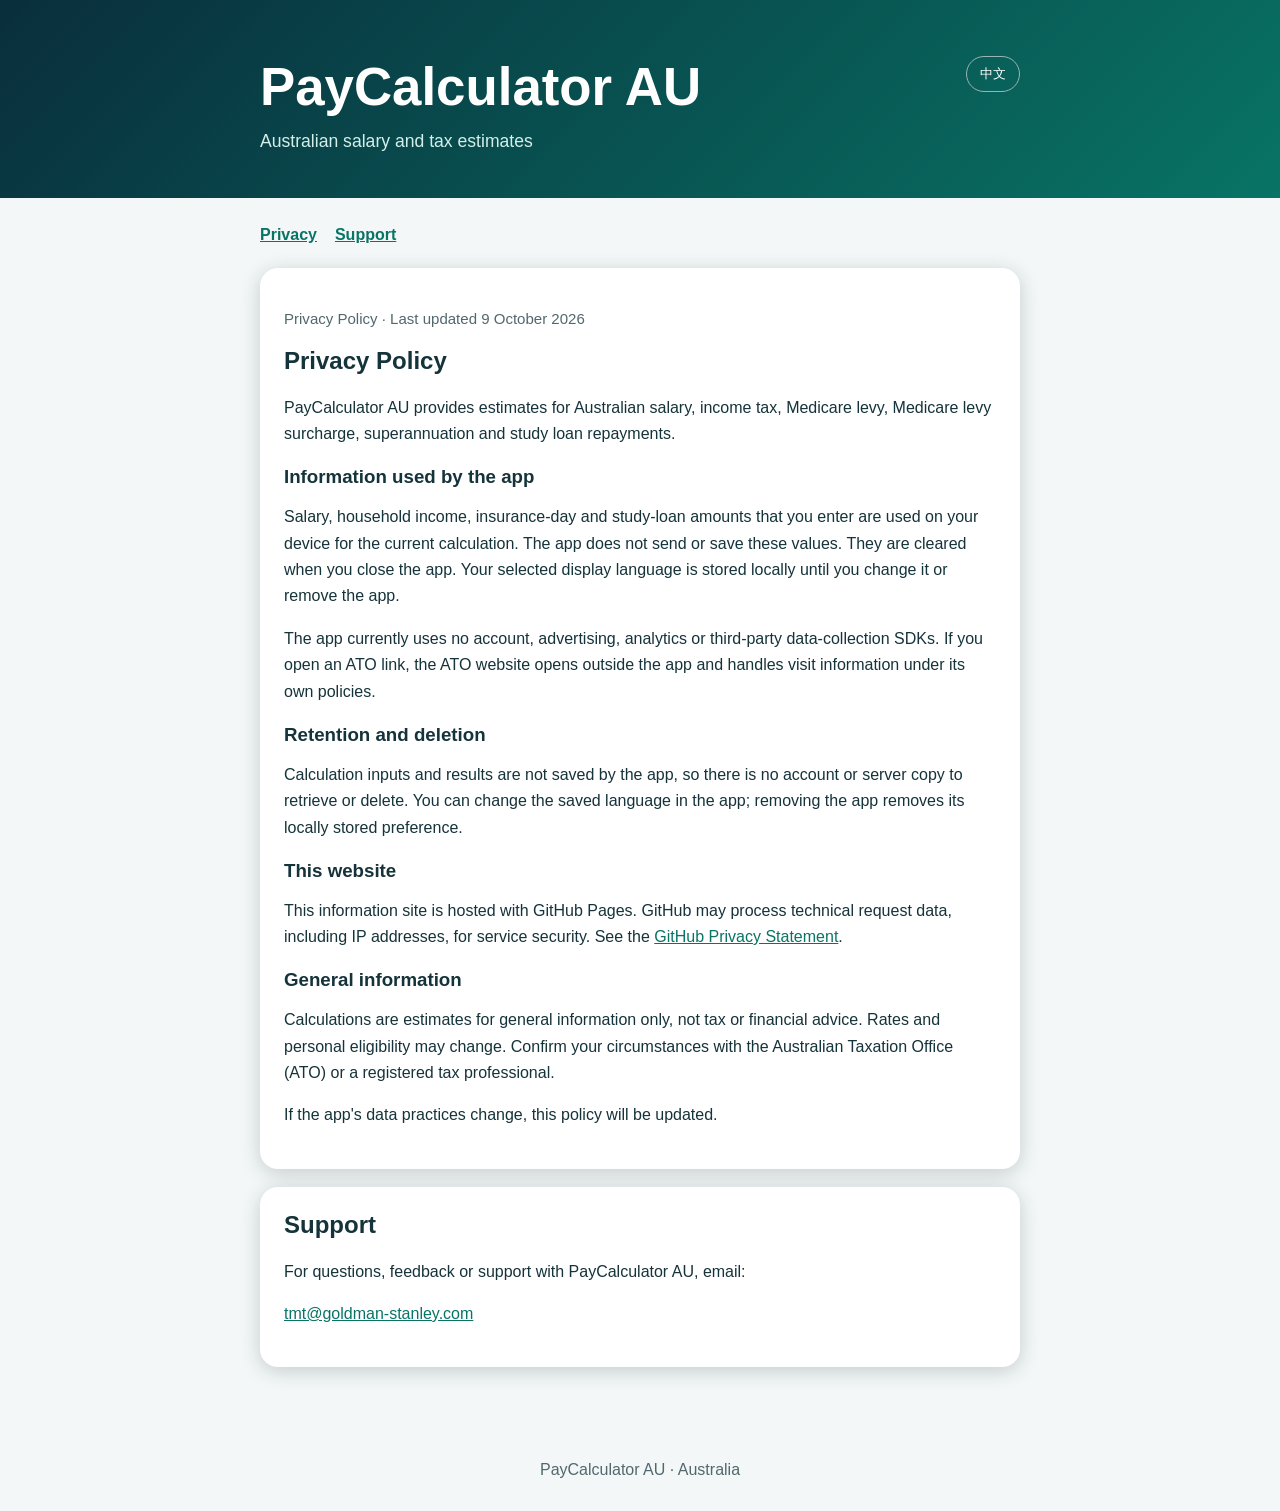
==== index.html @ 0805e3c7 "Add bilingual privacy and support site" ====
<!doctype html>
<html lang="en" data-language="en">
<head>
  <meta charset="utf-8">
  <meta name="viewport" content="width=device-width, initial-scale=1">
  <meta name="description" content="PayCalculator AU privacy and support information.">
  <title>PayCalculator AU — Privacy & Support</title>
  <style>
    :root { color-scheme: light dark; font-family: -apple-system, BlinkMacSystemFont, "Segoe UI", sans-serif; }
    body { margin: 0; background: #f3f7f7; color: #15333a; }
    header { padding: 56px 24px 42px; color: white; background: linear-gradient(135deg,#092e3c,#087465); }
    header, main { padding-left: max(24px, calc((100% - 760px) / 2)); padding-right: max(24px, calc((100% - 760px) / 2)); }
    h1 { margin: 0 0 10px; font-size: clamp(2rem, 6vw, 3.3rem); }
    header p { margin: 0; color: #d3efea; font-size: 1.1rem; }
    main { padding-top: 28px; padding-bottom: 56px; }
    nav { display: flex; gap: 18px; flex-wrap: wrap; margin-bottom: 24px; }
    a { color: #087465; }
    nav a { font-weight: 650; }
    .language { float: right; border: 1px solid #9ab4b2; border-radius: 999px; padding: 8px 13px; background: transparent; color: inherit; cursor: pointer; }
    section { margin: 18px 0; padding: 24px; border-radius: 18px; background: white; box-shadow: 0 4px 20px #1233  ; }
    h2 { margin-top: 0; }
    h3 { margin-bottom: 6px; }
    p, li { line-height: 1.65; }
    .muted { color: #52686d; font-size: .94rem; }
    footer { padding: 20px 24px 32px; text-align: center; color: #52686d; }
    body[data-language="en"] .zh, body[data-language="zh"] .en { display: none; }
    @media (prefers-color-scheme: dark) {
      body { background: #101c20; color: #e1efec; }
      section { background: #1b2b30; box-shadow: none; }
      a { color: #72d8b0; }
      .muted, footer { color: #aec4c2; }
    }
  </style>
</head>
<body data-language="en">
  <header>
    <button class="language" type="button" aria-label="Switch language" onclick="switchLanguage()">中文</button>
    <h1>PayCalculator AU</h1>
    <p class="en">Australian salary and tax estimates</p>
    <p class="zh">澳大利亚工资与税务估算</p>
  </header>
  <main>
    <nav aria-label="Site navigation">
      <a href="#privacy"><span class="en">Privacy</span><span class="zh">隐私政策</span></a>
      <a href="#support"><span class="en">Support</span><span class="zh">支持</span></a>
    </nav>
    <section id="privacy">
      <p class="muted en">Privacy Policy · Last updated 9 October 2026</p>
      <p class="muted zh">隐私政策 · 更新日期：2026年10月9日</p>
      <h2 class="en">Privacy Policy</h2>
      <h2 class="zh">隐私政策</h2>
      <p class="en">PayCalculator AU provides estimates for Australian salary, income tax, Medicare levy, Medicare levy surcharge, superannuation and study loan repayments.</p>
      <p class="zh">PayCalculator AU 用于估算澳大利亚工资、所得税、Medicare levy、Medicare levy surcharge、Super 和学习贷款还款。</p>

      <h3 class="en">Information used by the app</h3>
      <h3 class="zh">应用使用的信息</h3>
      <p class="en">Salary, household income, insurance-day and study-loan amounts that you enter are used on your device for the current calculation. The app does not send or save these values. They are cleared when you close the app. Your selected display language is stored locally until you change it or remove the app.</p>
      <p class="zh">你输入的工资、家庭收入、保险天数和学习贷款金额只在设备上用于当前计算。应用不会发送或保存这些数值；关闭应用后输入会清除。所选界面语言会保存在设备上，直到你更改语言或删除应用。</p>
      <p class="en">The app currently uses no account, advertising, analytics or third-party data-collection SDKs. If you open an ATO link, the ATO website opens outside the app and handles visit information under its own policies.</p>
      <p class="zh">应用目前不使用账户、广告、分析或第三方数据收集 SDK。若你打开 ATO 链接，ATO 网站会在应用外打开，并按其自身政策处理访问信息。</p>

      <h3 class="en">Retention and deletion</h3>
      <h3 class="zh">保存与删除</h3>
      <p class="en">Calculation inputs and results are not saved by the app, so there is no account or server copy to retrieve or delete. You can change the saved language in the app; removing the app removes its locally stored preference.</p>
      <p class="zh">应用不会保存计算输入或结果，因此没有可供调取或删除的账户数据或服务器副本。你可以在应用中更改已保存的语言；删除应用会移除本地保存的语言偏好。</p>

      <h3 class="en">This website</h3>
      <h3 class="zh">本网站</h3>
      <p class="en">This information site is hosted with GitHub Pages. GitHub may process technical request data, including IP addresses, for service security. See the <a href="https://docs.github.com/en/site-policy/privacy-policies/github-privacy-statement">GitHub Privacy Statement</a>.</p>
      <p class="zh">本信息网站由 GitHub Pages 托管。GitHub 可能为保障服务安全处理包括 IP 地址在内的技术访问数据。详情见 <a href="https://docs.github.com/en/site-policy/privacy-policies/github-privacy-statement">GitHub 隐私声明</a>。</p>

      <h3 class="en">General information</h3>
      <h3 class="zh">一般说明</h3>
      <p class="en">Calculations are estimates for general information only, not tax or financial advice. Rates and personal eligibility may change. Confirm your circumstances with the Australian Taxation Office (ATO) or a registered tax professional.</p>
      <p class="zh">计算结果仅供一般信息参考，不构成税务或财务建议。税率和个人资格可能变化，请向澳大利亚税务局（ATO）或注册税务专业人士核实。</p>
      <p class="en">If the app's data practices change, this policy will be updated.</p>
      <p class="zh">如果应用的数据处理方式发生变化，本政策会相应更新。</p>
    </section>

    <section id="support">
      <h2 class="en">Support</h2>
      <h2 class="zh">联系支持</h2>
      <p class="en">For questions, feedback or support with PayCalculator AU, email:</p>
      <p class="zh">如有关于 PayCalculator AU 的问题、意见或需要支持，请发送邮件至：</p>
      <p><a href="mailto:tmt@goldman-stanley.com">tmt@goldman-stanley.com</a></p>
    </section>
  </main>
  <footer>
    <span class="en">PayCalculator AU · Australia</span>
    <span class="zh">PayCalculator AU · 澳大利亚</span>
  </footer>
  <script>
    function switchLanguage() {
      const page = document.body;
      const next = page.dataset.language === "en" ? "zh" : "en";
      page.dataset.language = next;
      document.documentElement.lang = next;
      document.querySelector(".language").textContent = next === "en" ? "中文" : "English";
    }
  </script>
</body>
</html>
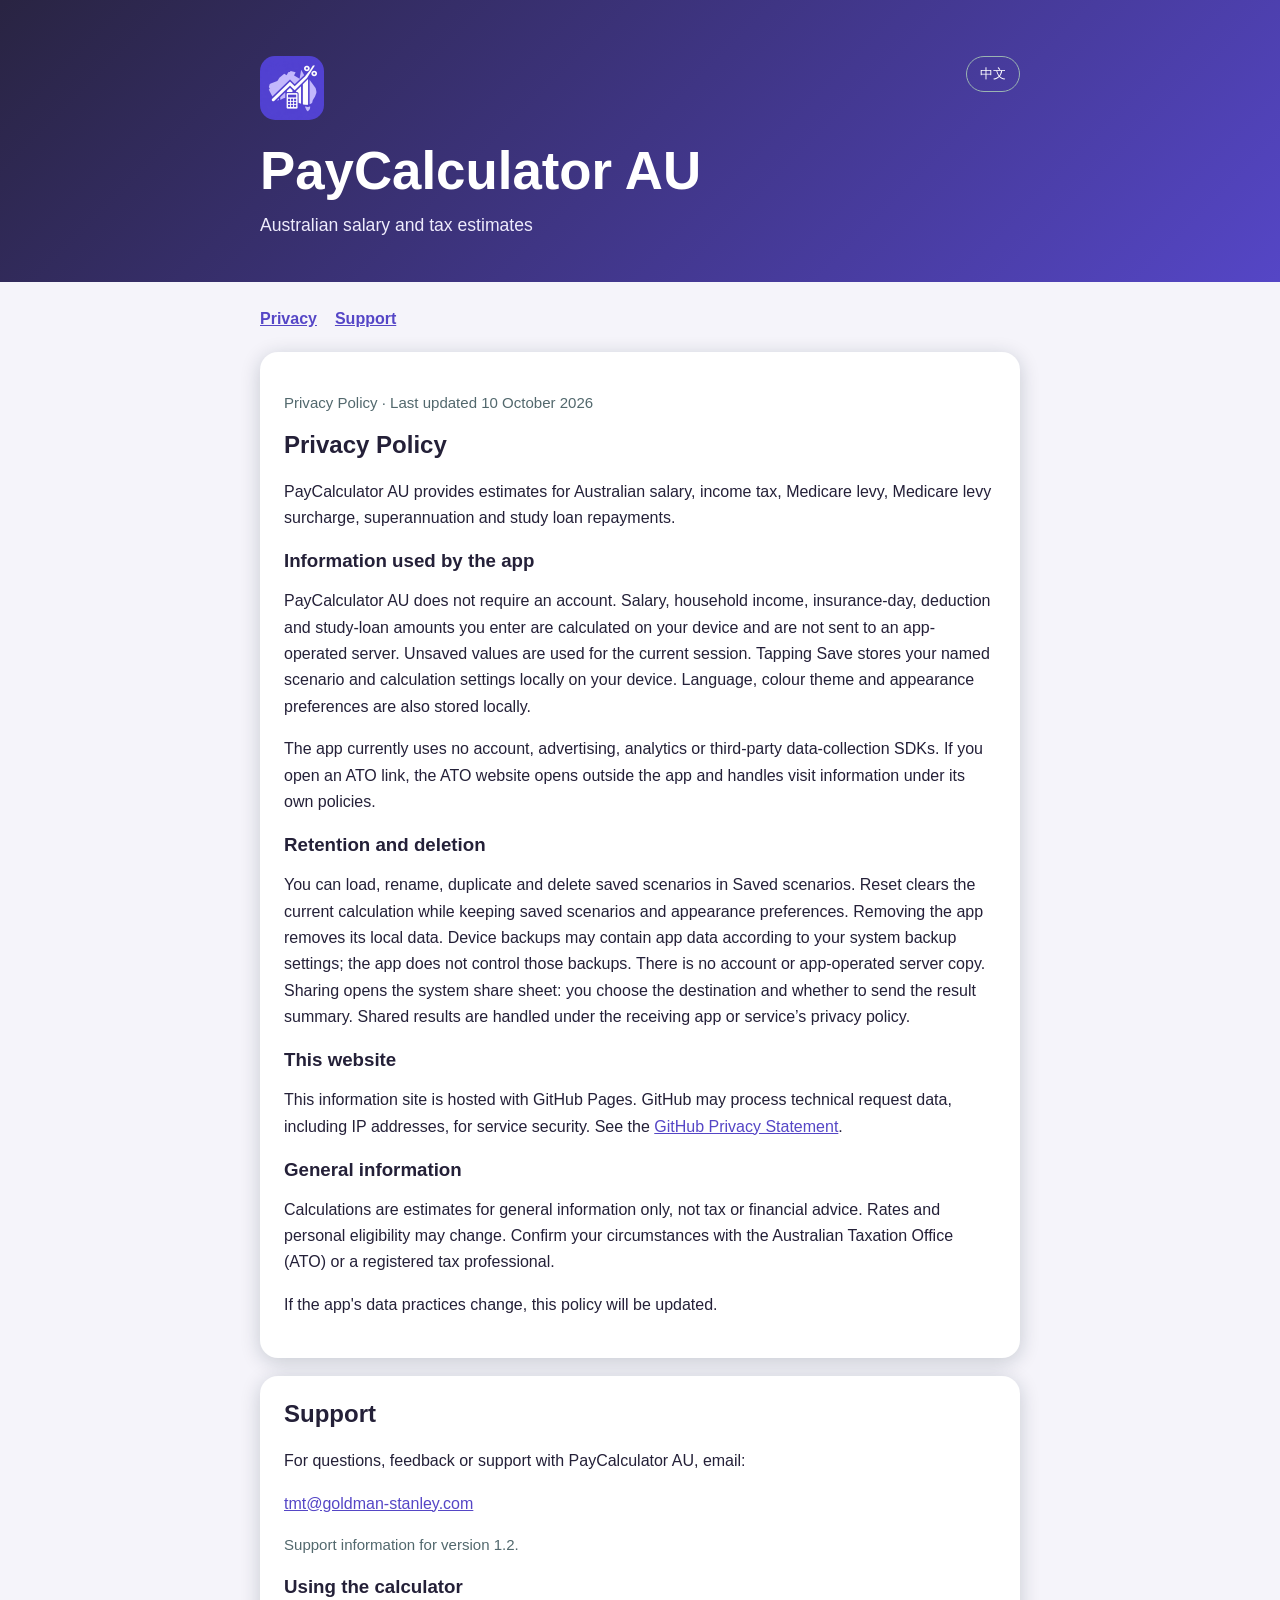
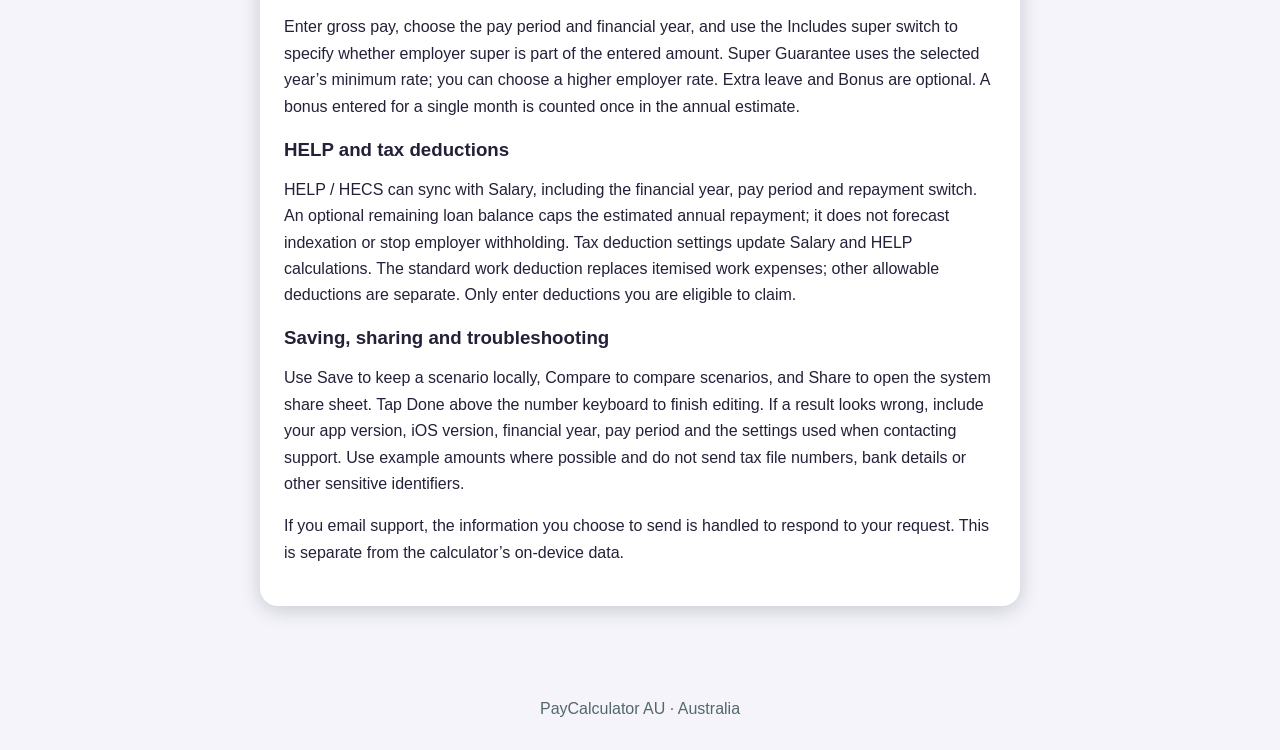
==== commit 266bab3e: "Update privacy and support for PayCalculator AU 1.2" ====
--- a/index.html
+++ b/index.html
@@ -4,17 +4,19 @@
   <meta charset="utf-8">
   <meta name="viewport" content="width=device-width, initial-scale=1">
   <meta name="description" content="PayCalculator AU privacy and support information.">
+  <link rel="icon" type="image/png" href="app-icon.png">
   <title>PayCalculator AU — Privacy & Support</title>
   <style>
     :root { color-scheme: light dark; font-family: -apple-system, BlinkMacSystemFont, "Segoe UI", sans-serif; }
-    body { margin: 0; background: #f3f7f7; color: #15333a; }
-    header { padding: 56px 24px 42px; color: white; background: linear-gradient(135deg,#092e3c,#087465); }
+    body { margin: 0; background: #F5F4FA; color: #242038; }
+    header { padding: 56px 24px 42px; color: white; background: linear-gradient(135deg,#292442,#5546C6); }
     header, main { padding-left: max(24px, calc((100% - 760px) / 2)); padding-right: max(24px, calc((100% - 760px) / 2)); }
+    .brand-icon { width: 64px; height: 64px; border-radius: 15px; display: block; margin-bottom: 20px; }
     h1 { margin: 0 0 10px; font-size: clamp(2rem, 6vw, 3.3rem); }
-    header p { margin: 0; color: #d3efea; font-size: 1.1rem; }
+    header p { margin: 0; color: #EEEBFC; font-size: 1.1rem; }
     main { padding-top: 28px; padding-bottom: 56px; }
     nav { display: flex; gap: 18px; flex-wrap: wrap; margin-bottom: 24px; }
-    a { color: #087465; }
+    a { color: #5546C6; }
     nav a { font-weight: 650; }
     .language { float: right; border: 1px solid #9ab4b2; border-radius: 999px; padding: 8px 13px; background: transparent; color: inherit; cursor: pointer; }
     section { margin: 18px 0; padding: 24px; border-radius: 18px; background: white; box-shadow: 0 4px 20px #1233  ; }
@@ -25,9 +27,9 @@
     footer { padding: 20px 24px 32px; text-align: center; color: #52686d; }
     body[data-language="en"] .zh, body[data-language="zh"] .en { display: none; }
     @media (prefers-color-scheme: dark) {
-      body { background: #101c20; color: #e1efec; }
-      section { background: #1b2b30; box-shadow: none; }
-      a { color: #72d8b0; }
+      body { background: #14131C; color: #e1efec; }
+      section { background: #292442; box-shadow: none; }
+      a { color: #B9B0FF; }
       .muted, footer { color: #aec4c2; }
     }
   </style>
@@ -35,6 +37,7 @@
 <body data-language="en">
   <header>
     <button class="language" type="button" aria-label="Switch language" onclick="switchLanguage()">中文</button>
+    <img class="brand-icon" src="app-icon.png" alt="" width="64" height="64">
     <h1>PayCalculator AU</h1>
     <p class="en">Australian salary and tax estimates</p>
     <p class="zh">澳大利亚工资与税务估算</p>
@@ -45,8 +48,8 @@
       <a href="#support"><span class="en">Support</span><span class="zh">支持</span></a>
     </nav>
     <section id="privacy">
-      <p class="muted en">Privacy Policy · Last updated 9 October 2026</p>
-      <p class="muted zh">隐私政策 · 更新日期：2026年10月9日</p>
+      <p class="muted en">Privacy Policy · Last updated 10 October 2026</p>
+      <p class="muted zh">隐私政策 · 更新日期：2026年10月10日</p>
       <h2 class="en">Privacy Policy</h2>
       <h2 class="zh">隐私政策</h2>
       <p class="en">PayCalculator AU provides estimates for Australian salary, income tax, Medicare levy, Medicare levy surcharge, superannuation and study loan repayments.</p>
@@ -54,15 +57,15 @@
 
       <h3 class="en">Information used by the app</h3>
       <h3 class="zh">应用使用的信息</h3>
-      <p class="en">Salary, household income, insurance-day and study-loan amounts that you enter are used on your device for the current calculation. The app does not send or save these values. They are cleared when you close the app. Your selected display language is stored locally until you change it or remove the app.</p>
-      <p class="zh">你输入的工资、家庭收入、保险天数和学习贷款金额只在设备上用于当前计算。应用不会发送或保存这些数值；关闭应用后输入会清除。所选界面语言会保存在设备上，直到你更改语言或删除应用。</p>
+      <p class="en">PayCalculator AU does not require an account. Salary, household income, insurance-day, deduction and study-loan amounts you enter are calculated on your device and are not sent to an app-operated server. Unsaved values are used for the current session. Tapping Save stores your named scenario and calculation settings locally on your device. Language, colour theme and appearance preferences are also stored locally.</p>
+      <p class="zh">PayCalculator AU 无需注册账户。你输入的工资、家庭收入、保险天数、税务扣除和助学贷款金额在设备上计算，不会发送到应用运营的服务器。未保存的输入仅用于当前会话。点击“保存”会把命名方案及计算设置保存在本机；语言、主题颜色和显示模式偏好也保存在本机。</p>
       <p class="en">The app currently uses no account, advertising, analytics or third-party data-collection SDKs. If you open an ATO link, the ATO website opens outside the app and handles visit information under its own policies.</p>
       <p class="zh">应用目前不使用账户、广告、分析或第三方数据收集 SDK。若你打开 ATO 链接，ATO 网站会在应用外打开，并按其自身政策处理访问信息。</p>
 
       <h3 class="en">Retention and deletion</h3>
       <h3 class="zh">保存与删除</h3>
-      <p class="en">Calculation inputs and results are not saved by the app, so there is no account or server copy to retrieve or delete. You can change the saved language in the app; removing the app removes its locally stored preference.</p>
-      <p class="zh">应用不会保存计算输入或结果，因此没有可供调取或删除的账户数据或服务器副本。你可以在应用中更改已保存的语言；删除应用会移除本地保存的语言偏好。</p>
+      <p class="en">You can load, rename, duplicate and delete saved scenarios in Saved scenarios. Reset clears the current calculation while keeping saved scenarios and appearance preferences. Removing the app removes its local data. Device backups may contain app data according to your system backup settings; the app does not control those backups. There is no account or app-operated server copy. Sharing opens the system share sheet: you choose the destination and whether to send the result summary. Shared results are handled under the receiving app or service’s privacy policy.</p>
+      <p class="zh">你可在“保存与比较”中加载、改名、复制及删除已保存方案。“重置计算”会清空当前计算，但保留已保存方案和外观偏好。删除应用会移除本机数据；系统设备备份可能包含应用数据，取决于系统备份设置，应用不控制这些备份。没有账户或应用运营的服务器副本。“分享”会打开系统分享面板，由你选择接收方及是否发送结果摘要；分享后的结果按接收应用或服务的隐私政策处理。</p>
 
       <h3 class="en">This website</h3>
       <h3 class="zh">本网站</h3>
@@ -83,6 +86,20 @@
       <p class="en">For questions, feedback or support with PayCalculator AU, email:</p>
       <p class="zh">如有关于 PayCalculator AU 的问题、意见或需要支持，请发送邮件至：</p>
       <p><a href="mailto:tmt@goldman-stanley.com">tmt@goldman-stanley.com</a></p>
+      <p class="muted en">Support information for version 1.2.</p>
+      <p class="muted zh">以下支持信息适用于 1.2 版本。</p>
+      <h3 class="en">Using the calculator</h3><h3 class="zh">使用计算器</h3>
+      <p class="en">Enter gross pay, choose the pay period and financial year, and use the Includes super switch to specify whether employer super is part of the entered amount. Super Guarantee uses the selected year’s minimum rate; you can choose a higher employer rate. Extra leave and Bonus are optional. A bonus entered for a single month is counted once in the annual estimate.</p>
+      <p class="zh">输入税前金额，选择工资周期和财年，并用“包含 Super”开关指定金额是否已包含雇主 Super。Super Guarantee 默认使用所选财年的最低比例，可调高至雇主实际比例。额外年假和奖金为可选项；选择某月一次性奖金时，全年仅计入一次。</p>
+      <h3 class="en">HELP and tax deductions</h3><h3 class="zh">HELP 与税务扣除</h3>
+      <p class="en">HELP / HECS can sync with Salary, including the financial year, pay period and repayment switch. An optional remaining loan balance caps the estimated annual repayment; it does not forecast indexation or stop employer withholding. Tax deduction settings update Salary and HELP calculations. The standard work deduction replaces itemised work expenses; other allowable deductions are separate. Only enter deductions you are eligible to claim.</p>
+      <p class="zh">HELP / HECS 可与工资页同步财年、工资周期和还款开关。可选的贷款余额用于限制年度还款估算，不预测贷款指数化，也不会自动停止雇主代扣。税务扣除设置会更新工资和 HELP 计算；标准工作费用扣除与逐项工作费用扣除二选一，其他合资格扣除单独填写。仅输入你符合申报资格的扣除。</p>
+      <h3 class="en">Saving, sharing and troubleshooting</h3><h3 class="zh">保存、分享与问题反馈</h3>
+      <p class="en">Use Save to keep a scenario locally, Compare to compare scenarios, and Share to open the system share sheet. Tap Done above the number keyboard to finish editing. If a result looks wrong, include your app version, iOS version, financial year, pay period and the settings used when contacting support. Use example amounts where possible and do not send tax file numbers, bank details or other sensitive identifiers.</p>
+      <p class="zh">点击“保存”将方案留在本机，“比较”用于比较方案，“分享”打开系统分享面板。点击数字键盘上方的“完成”结束输入。如结果异常，请联系支持并说明应用版本、iOS 版本、财年、工资周期和所用设置。尽量使用示例金额，请勿发送税号、银行资料或其他敏感身份信息。</p>
+      <p class="en">If you email support, the information you choose to send is handled to respond to your request. This is separate from the calculator’s on-device data.</p>
+      <p class="zh">如你发送支持邮件，你主动提供的信息会用于回复该请求；这与计算器保存在设备上的数据分开处理。</p>
+
     </section>
   </main>
   <footer>
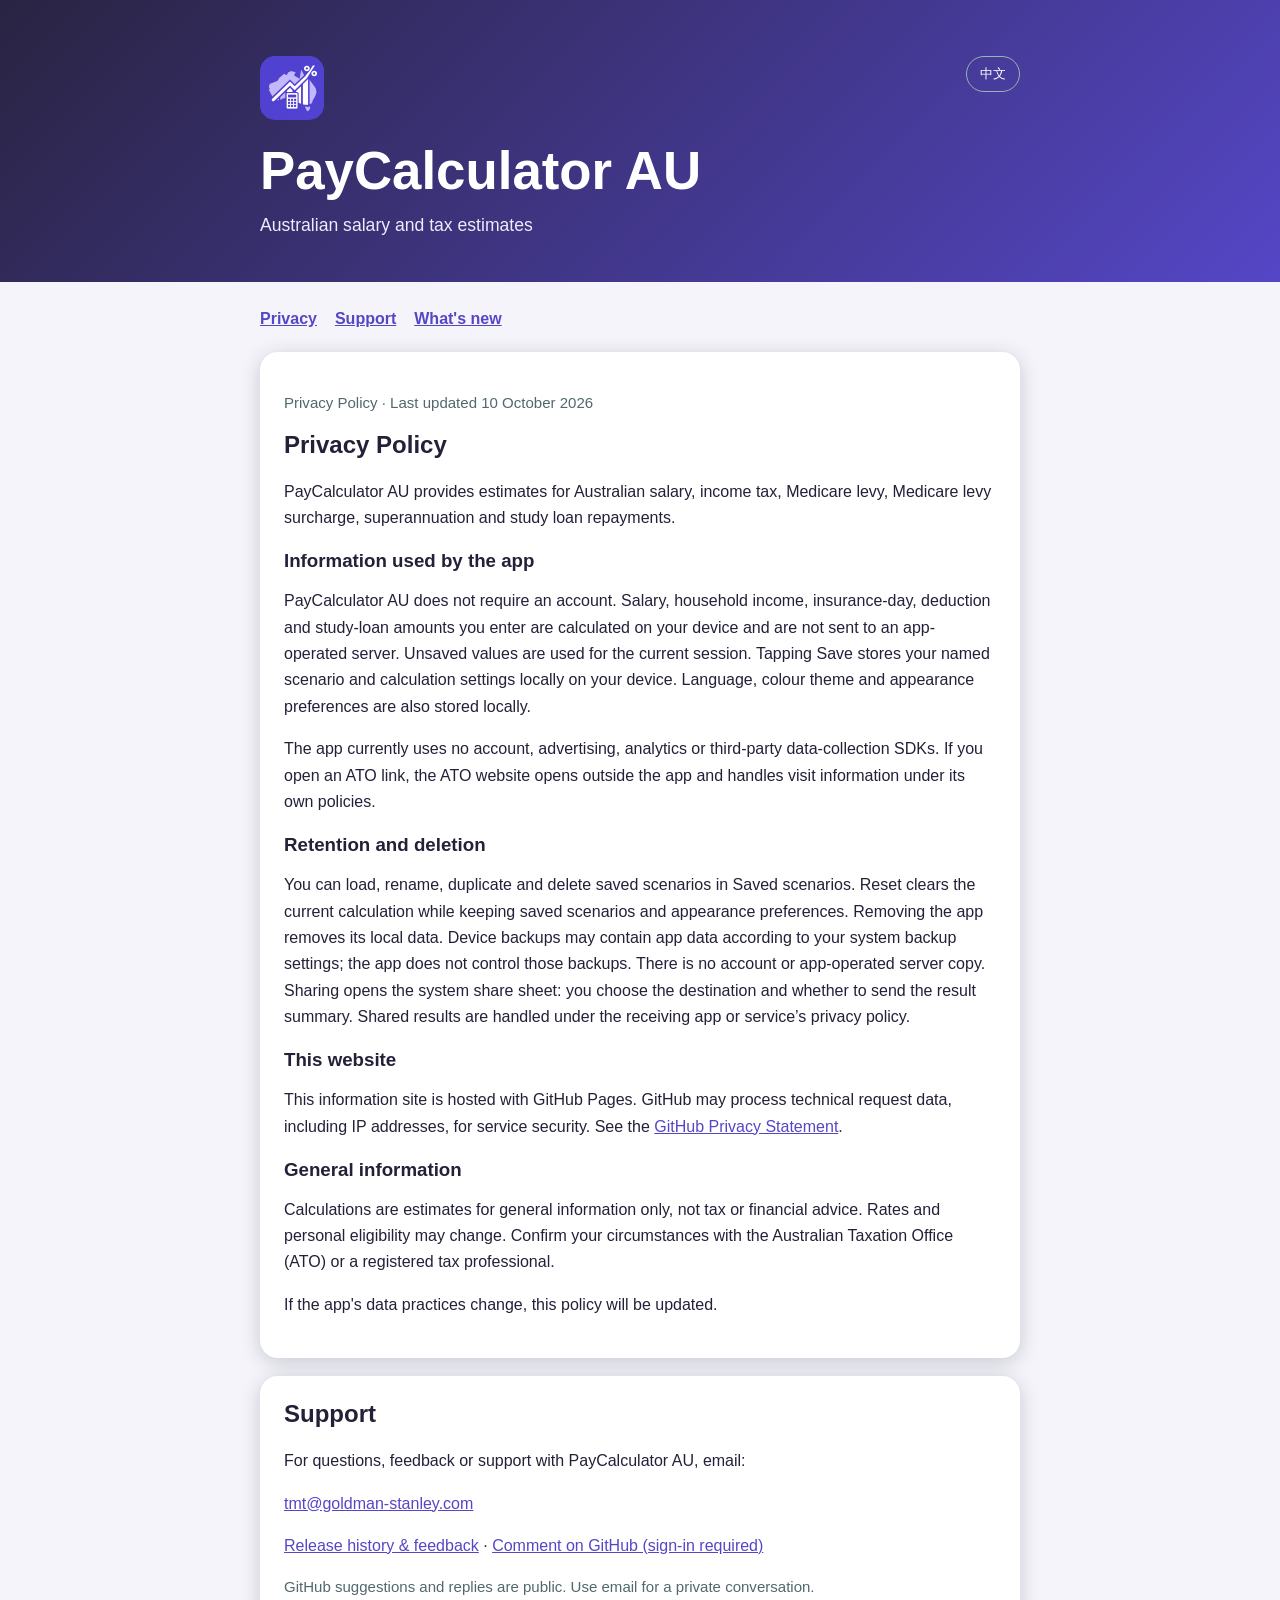
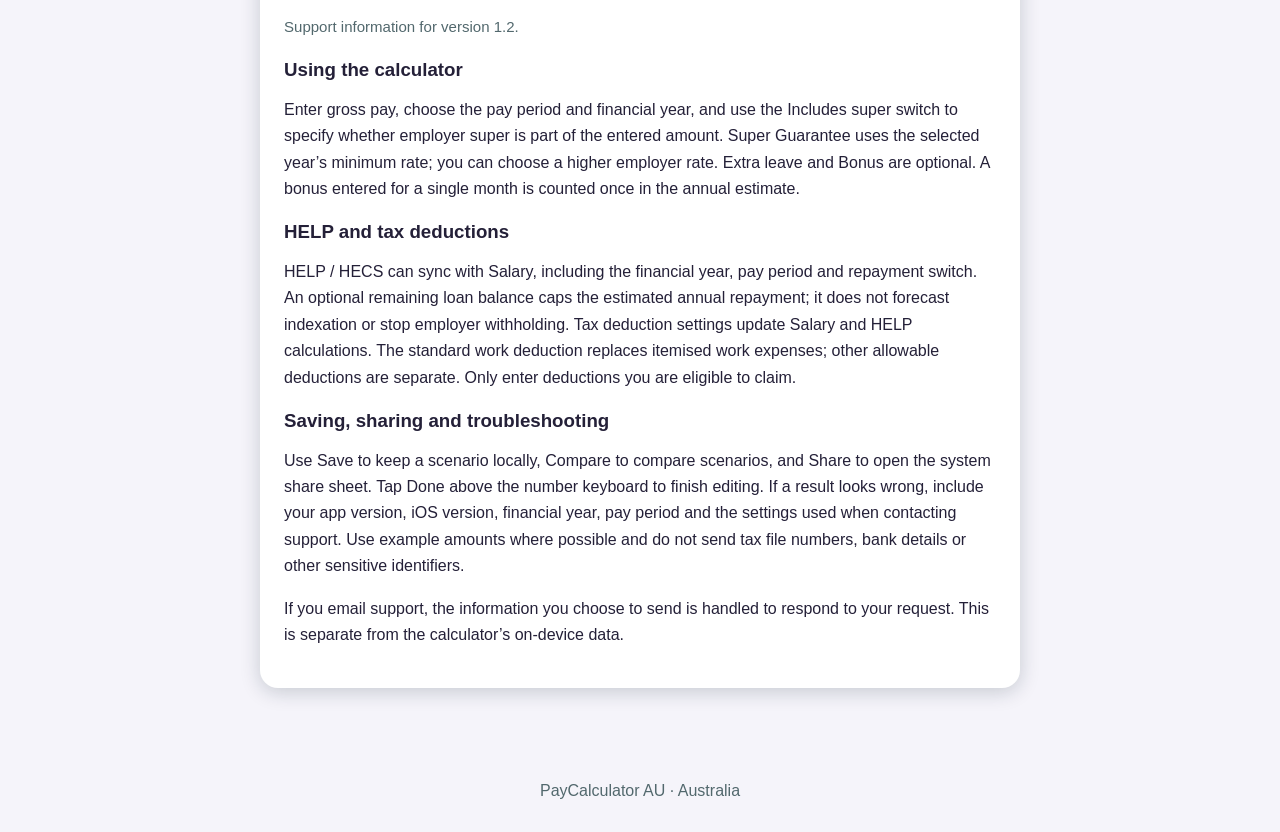
==== commit f4971f66: "Add bilingual release history and email/GitHub feedback" ====
--- a/index.html
+++ b/index.html
@@ -46,6 +46,7 @@
     <nav aria-label="Site navigation">
       <a href="#privacy"><span class="en">Privacy</span><span class="zh">隐私政策</span></a>
       <a href="#support"><span class="en">Support</span><span class="zh">支持</span></a>
+      <a id="changelog-link" href="changelog.html"><span class="en">What's new</span><span class="zh">更新日志</span></a>
     </nav>
     <section id="privacy">
       <p class="muted en">Privacy Policy · Last updated 10 October 2026</p>
@@ -86,6 +87,9 @@
       <p class="en">For questions, feedback or support with PayCalculator AU, email:</p>
       <p class="zh">如有关于 PayCalculator AU 的问题、意见或需要支持，请发送邮件至：</p>
       <p><a href="mailto:tmt@goldman-stanley.com">tmt@goldman-stanley.com</a></p>
+      <p><a href="changelog.html#feedback"><span class="en">Release history & feedback</span><span class="zh">更新日志与需求反馈</span></a> · <a href="https://github.com/goldman-stanley/paycalculator-au-pages/issues/new/choose"><span class="en">Comment on GitHub (sign-in required)</span><span class="zh">登录 GitHub 留言</span></a></p>
+      <p class="muted en">GitHub suggestions and replies are public. Use email for a private conversation.</p>
+      <p class="muted zh">GitHub 建议及回复公开可见；私下沟通请使用邮件。</p>
       <p class="muted en">Support information for version 1.2.</p>
       <p class="muted zh">以下支持信息适用于 1.2 版本。</p>
       <h3 class="en">Using the calculator</h3><h3 class="zh">使用计算器</h3>
@@ -112,6 +116,7 @@
       const next = page.dataset.language === "en" ? "zh" : "en";
       page.dataset.language = next;
       document.documentElement.lang = next;
+      document.getElementById("changelog-link").href = "changelog.html?lang=" + next;
       document.querySelector(".language").textContent = next === "en" ? "中文" : "English";
     }
   </script>
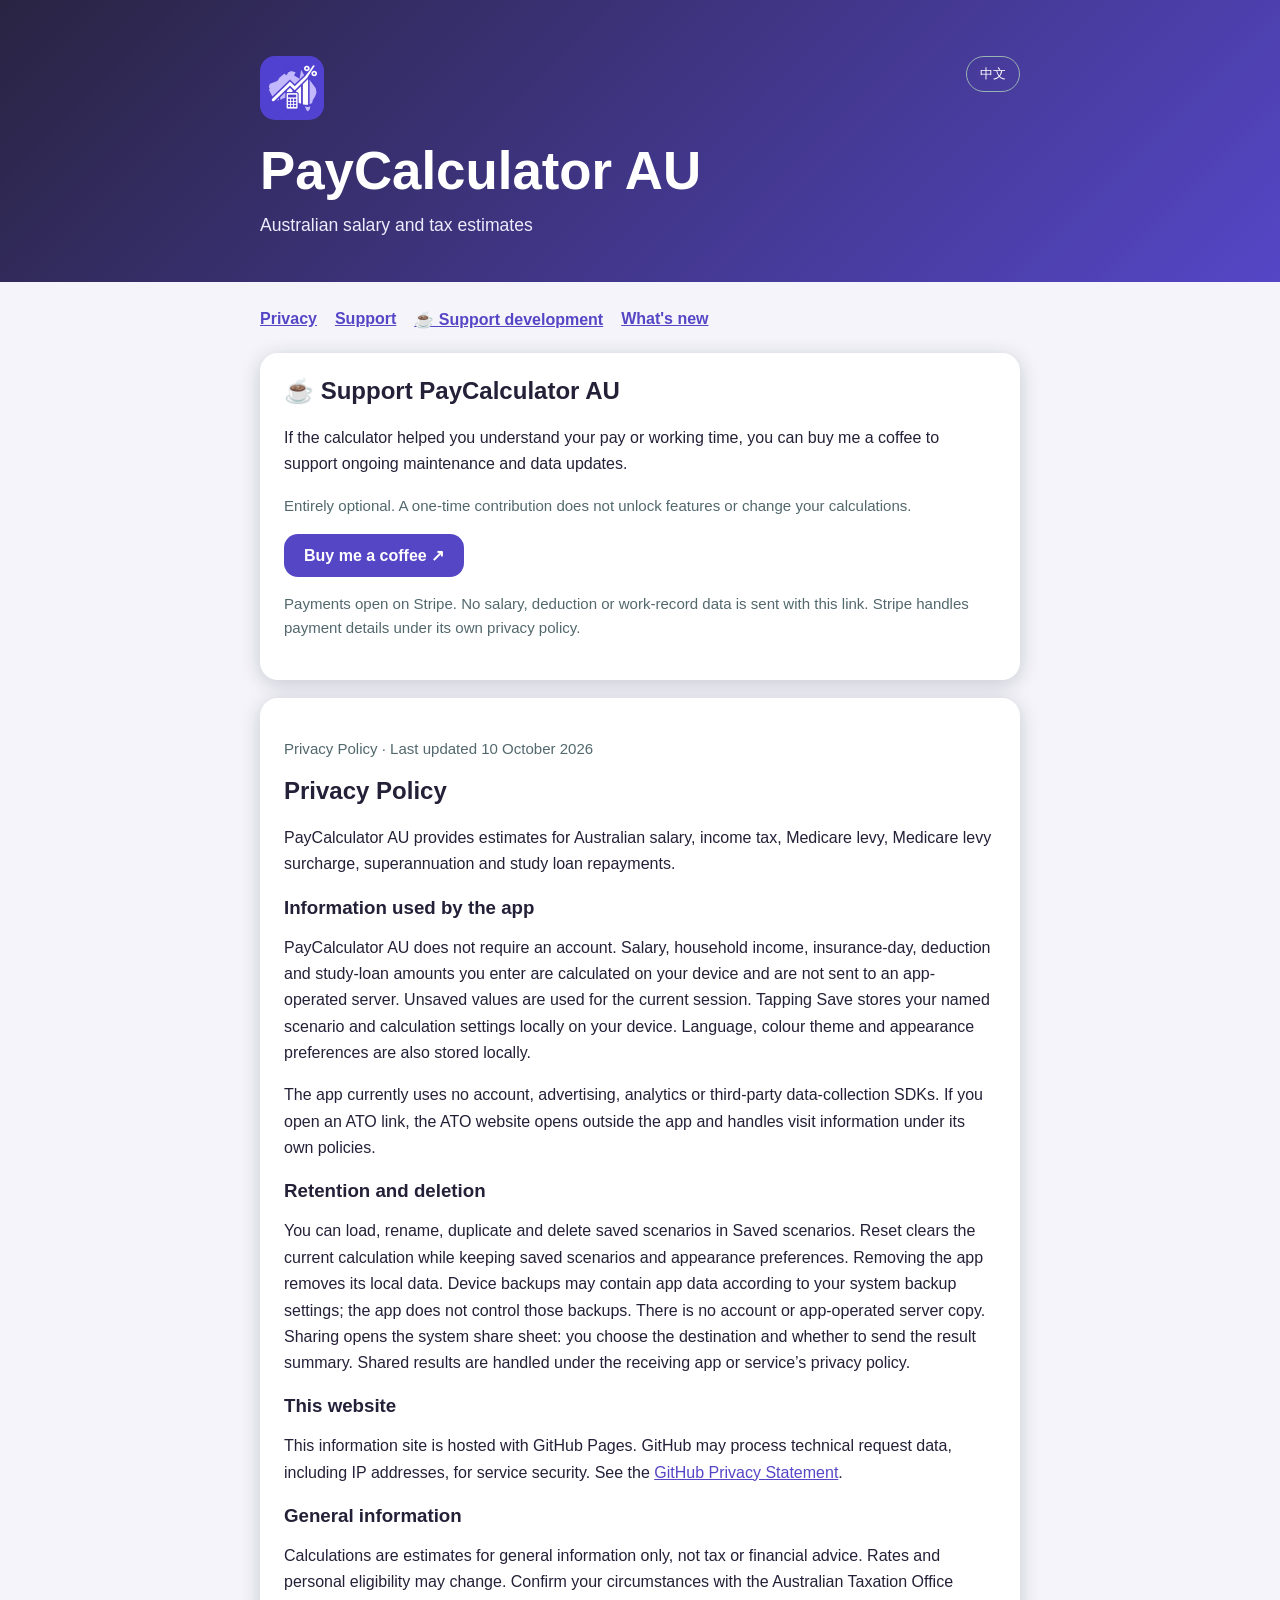
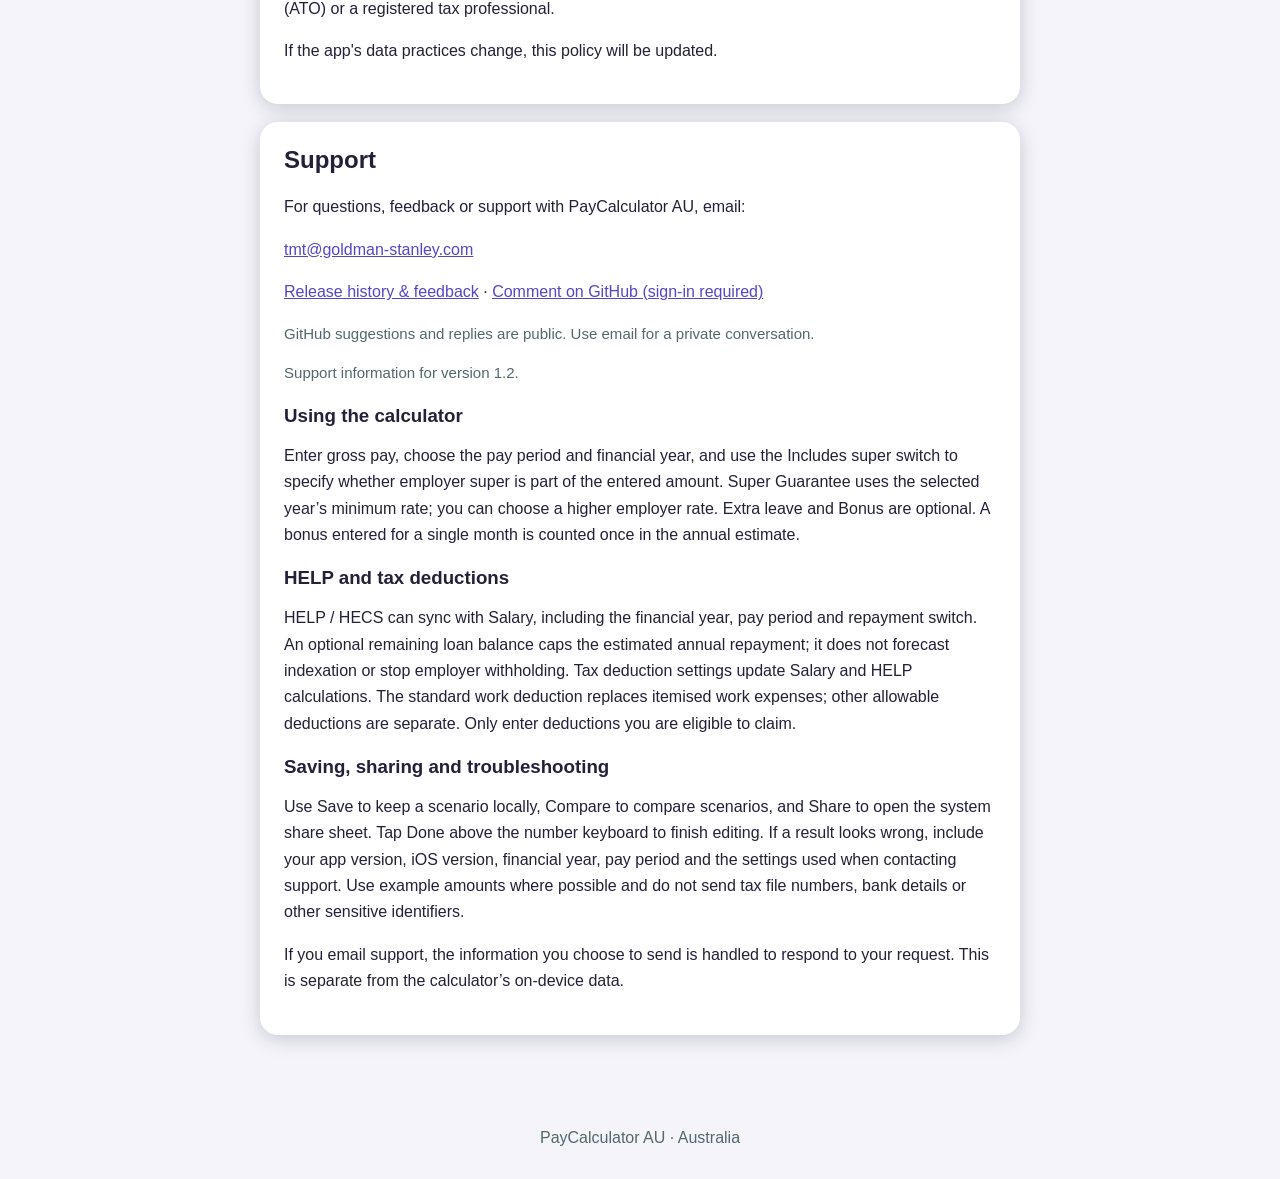
==== commit a18511d5: "Add optional Stripe support page" ====
--- a/index.html
+++ b/index.html
@@ -24,6 +24,9 @@
     h3 { margin-bottom: 6px; }
     p, li { line-height: 1.65; }
     .muted { color: #52686d; font-size: .94rem; }
+    .coffee-button { display: inline-flex; padding: 12px 20px; border-radius: 14px; background: #5546C6; color: white; font-weight: 650; text-decoration: none; }
+    .coffee-button[hidden] { display: none; }
+    .coffee-button:focus-visible { outline: 3px solid #B9B0FF; outline-offset: 3px; }
     footer { padding: 20px 24px 32px; text-align: center; color: #52686d; }
     body[data-language="en"] .zh, body[data-language="zh"] .en { display: none; }
     @media (prefers-color-scheme: dark) {
@@ -46,8 +49,21 @@
     <nav aria-label="Site navigation">
       <a href="#privacy"><span class="en">Privacy</span><span class="zh">隐私政策</span></a>
       <a href="#support"><span class="en">Support</span><span class="zh">支持</span></a>
+      <a href="#support-development"><span class="en">☕ Support development</span><span class="zh">☕ 支持开发</span></a>
       <a id="changelog-link" href="changelog.html"><span class="en">What's new</span><span class="zh">更新日志</span></a>
     </nav>
+    <section id="support-development">
+      <h2 class="en">☕ Support PayCalculator AU</h2>
+      <h2 class="zh">☕ 支持 PayCalculator AU</h2>
+      <p class="en">If the calculator helped you understand your pay or working time, you can buy me a coffee to support ongoing maintenance and data updates.</p>
+      <p class="zh">如果计算器帮你更清楚地了解工资或工作回报，可以请我喝杯咖啡，支持持续维护与数据更新。</p>
+      <p class="muted en">Entirely optional. A one-time contribution does not unlock features or change your calculations.</p>
+      <p class="muted zh">完全自愿，单次支持不会解锁功能，也不会改变计算结果。</p>
+      <a id="stripe-support" class="coffee-button" target="_blank" rel="noopener" hidden><span class="en">Buy me a coffee ↗</span><span class="zh">请我喝杯咖啡 ↗</span></a>
+      <p id="stripe-pending"><span class="en">Online support payments will be available once setup is complete.</span><span class="zh">在线支持入口将在收款设置完成后开放。</span></p>
+      <p class="muted en">Payments open on Stripe. No salary, deduction or work-record data is sent with this link. Stripe handles payment details under its own privacy policy.</p>
+      <p class="muted zh">付款将在 Stripe 页面完成；此链接不发送工资、扣除或工作记录。付款信息由 Stripe 按其隐私政策处理。</p>
+    </section>
     <section id="privacy">
       <p class="muted en">Privacy Policy · Last updated 10 October 2026</p>
       <p class="muted zh">隐私政策 · 更新日期：2026年10月10日</p>
@@ -111,6 +127,13 @@
     <span class="zh">PayCalculator AU · 澳大利亚</span>
   </footer>
   <script>
+    const STRIPE_SUPPORT_URL = "https://buy.stripe.com/00w00jcY30Mi6hkgGjbQY00";
+    if (/^https:\/\/(?:buy|donate)\.stripe\.com\//.test(STRIPE_SUPPORT_URL)) {
+      document.getElementById("stripe-support").href = STRIPE_SUPPORT_URL;
+      document.getElementById("stripe-support").hidden = false;
+      document.getElementById("stripe-pending").hidden = true;
+    }
+    if (new URLSearchParams(location.search).get("lang") === "zh") switchLanguage();
     function switchLanguage() {
       const page = document.body;
       const next = page.dataset.language === "en" ? "zh" : "en";
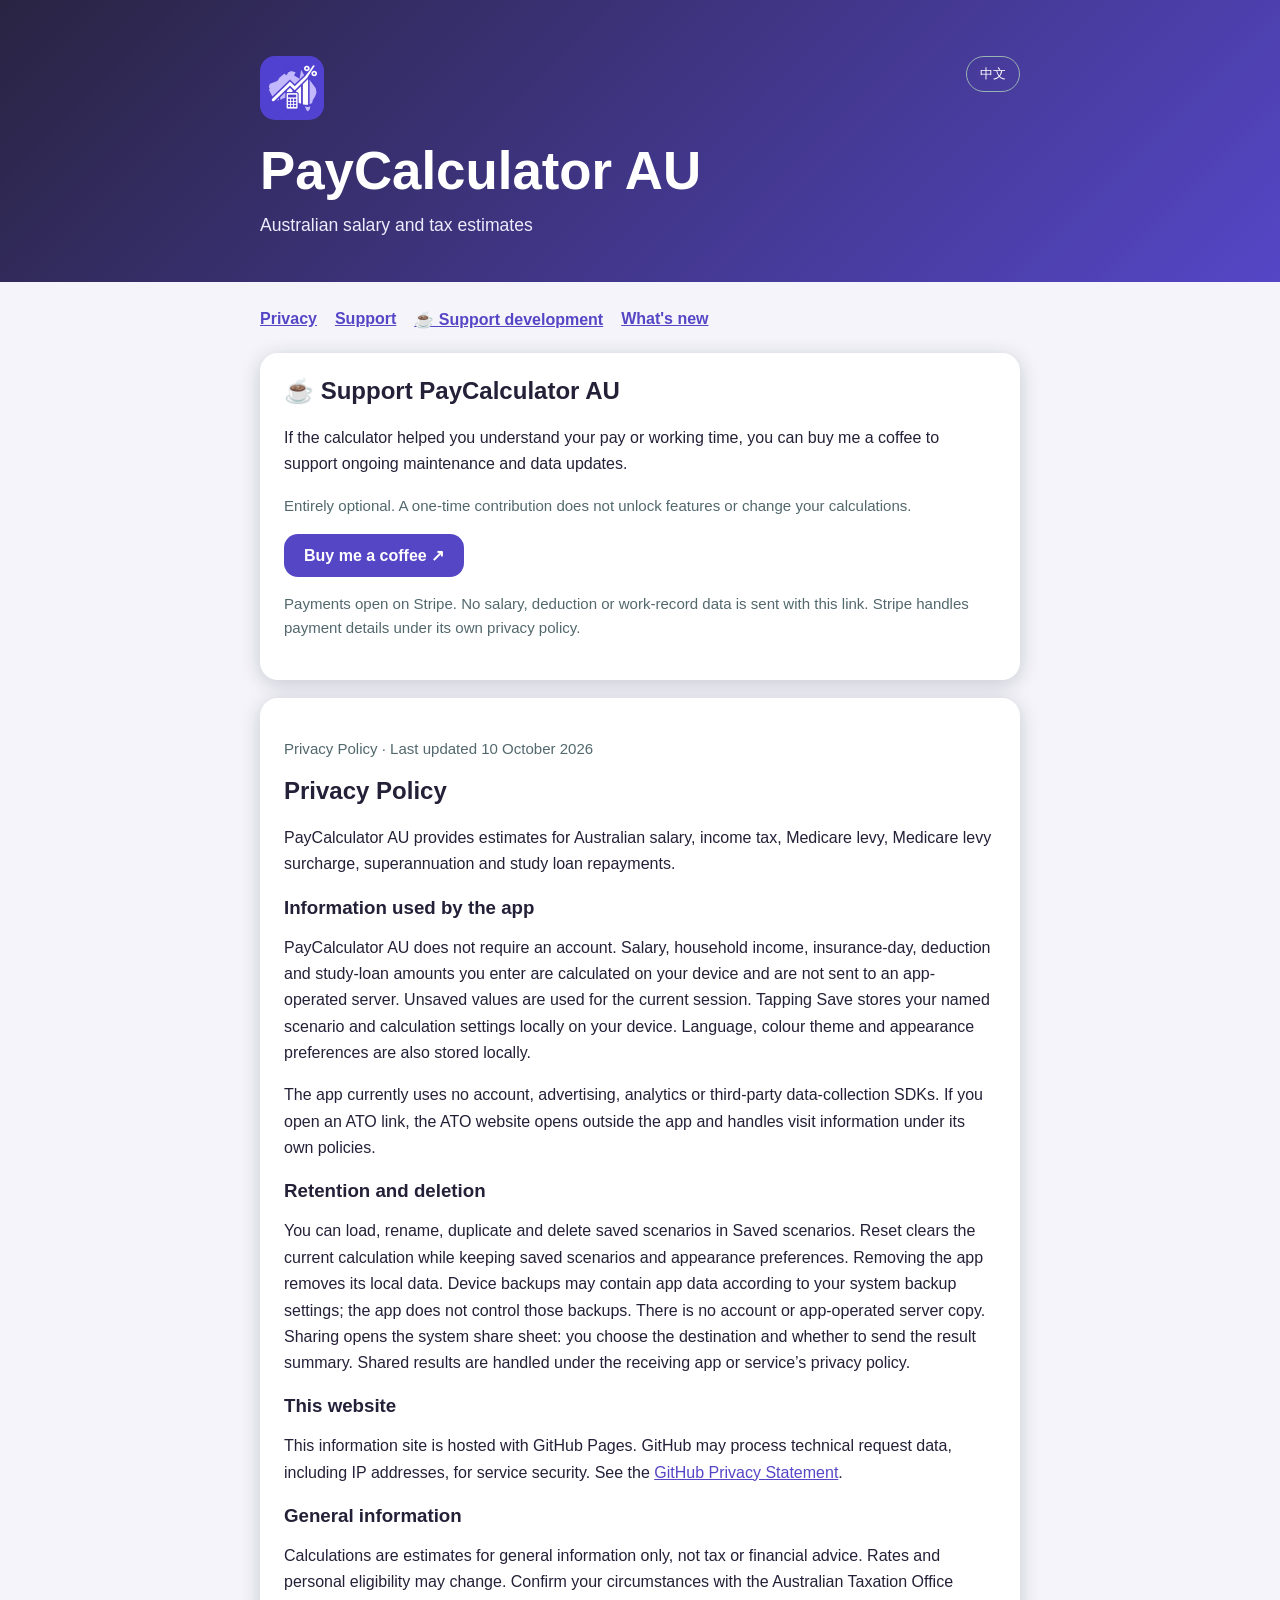
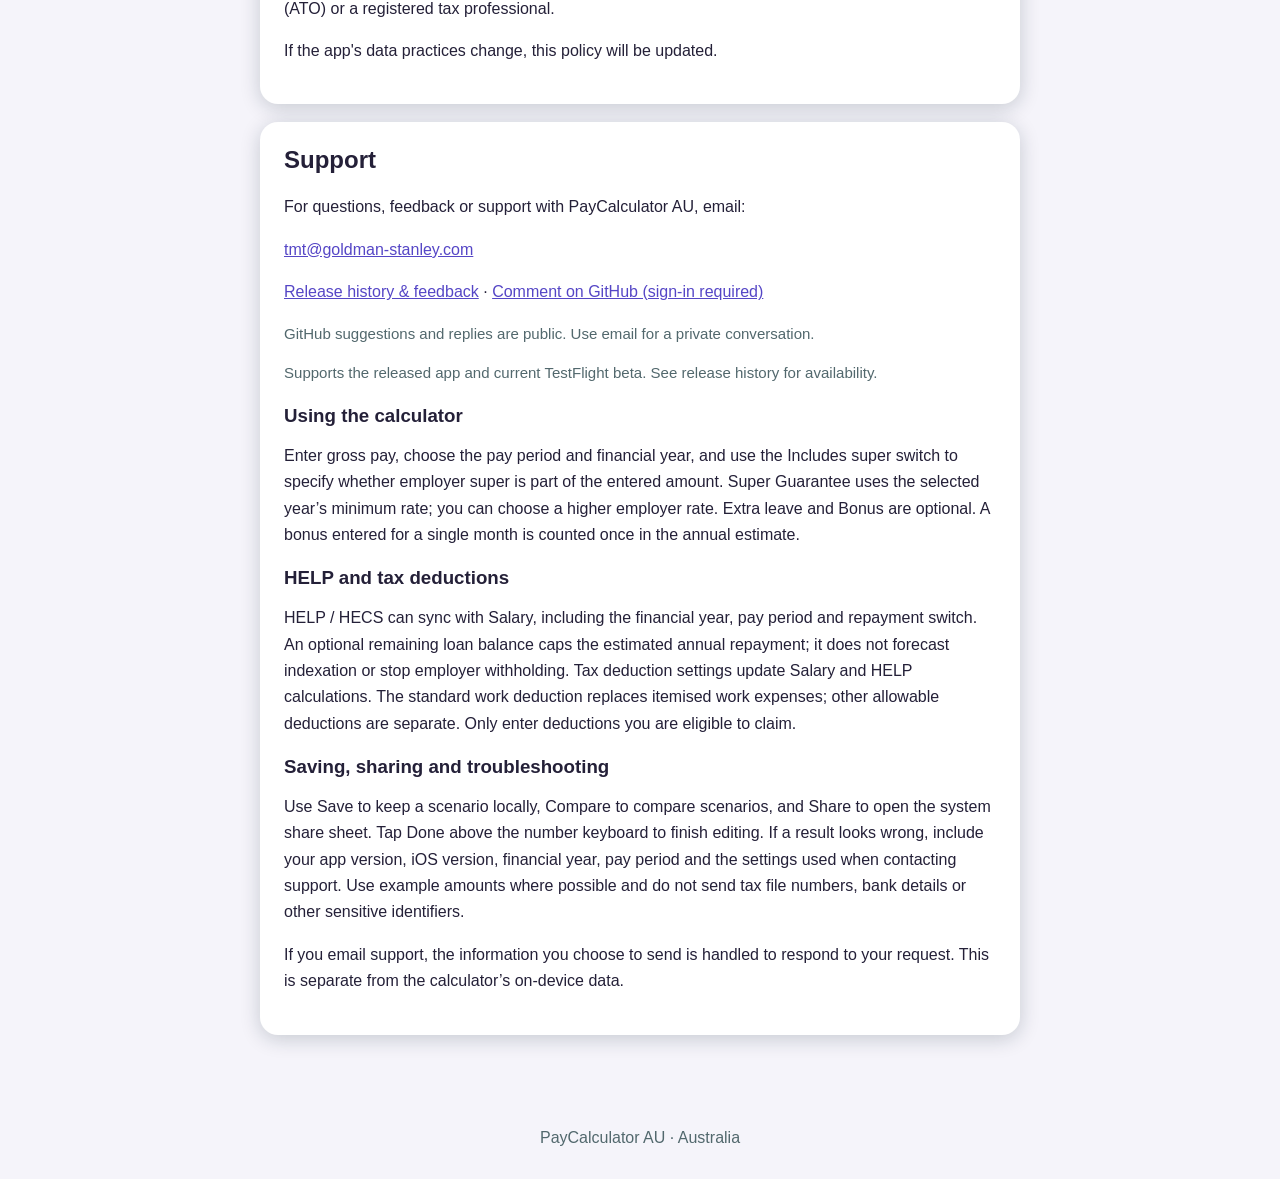
==== commit 26e4c67b: "Record 1.3.2 review and public beta release" ====
--- a/index.html
+++ b/index.html
@@ -106,8 +106,8 @@
       <p><a href="changelog.html#feedback"><span class="en">Release history & feedback</span><span class="zh">更新日志与需求反馈</span></a> · <a href="https://github.com/goldman-stanley/paycalculator-au-pages/issues/new/choose"><span class="en">Comment on GitHub (sign-in required)</span><span class="zh">登录 GitHub 留言</span></a></p>
       <p class="muted en">GitHub suggestions and replies are public. Use email for a private conversation.</p>
       <p class="muted zh">GitHub 建议及回复公开可见；私下沟通请使用邮件。</p>
-      <p class="muted en">Support information for version 1.2.</p>
-      <p class="muted zh">以下支持信息适用于 1.2 版本。</p>
+      <p class="muted en">Supports the released app and current TestFlight beta. See release history for availability.</p>
+      <p class="muted zh">适用于正式应用及当前 TestFlight 测试版；各版本分发状态见更新日志。</p>
       <h3 class="en">Using the calculator</h3><h3 class="zh">使用计算器</h3>
       <p class="en">Enter gross pay, choose the pay period and financial year, and use the Includes super switch to specify whether employer super is part of the entered amount. Super Guarantee uses the selected year’s minimum rate; you can choose a higher employer rate. Extra leave and Bonus are optional. A bonus entered for a single month is counted once in the annual estimate.</p>
       <p class="zh">输入税前金额，选择工资周期和财年，并用“包含 Super”开关指定金额是否已包含雇主 Super。Super Guarantee 默认使用所选财年的最低比例，可调高至雇主实际比例。额外年假和奖金为可选项；选择某月一次性奖金时，全年仅计入一次。</p>
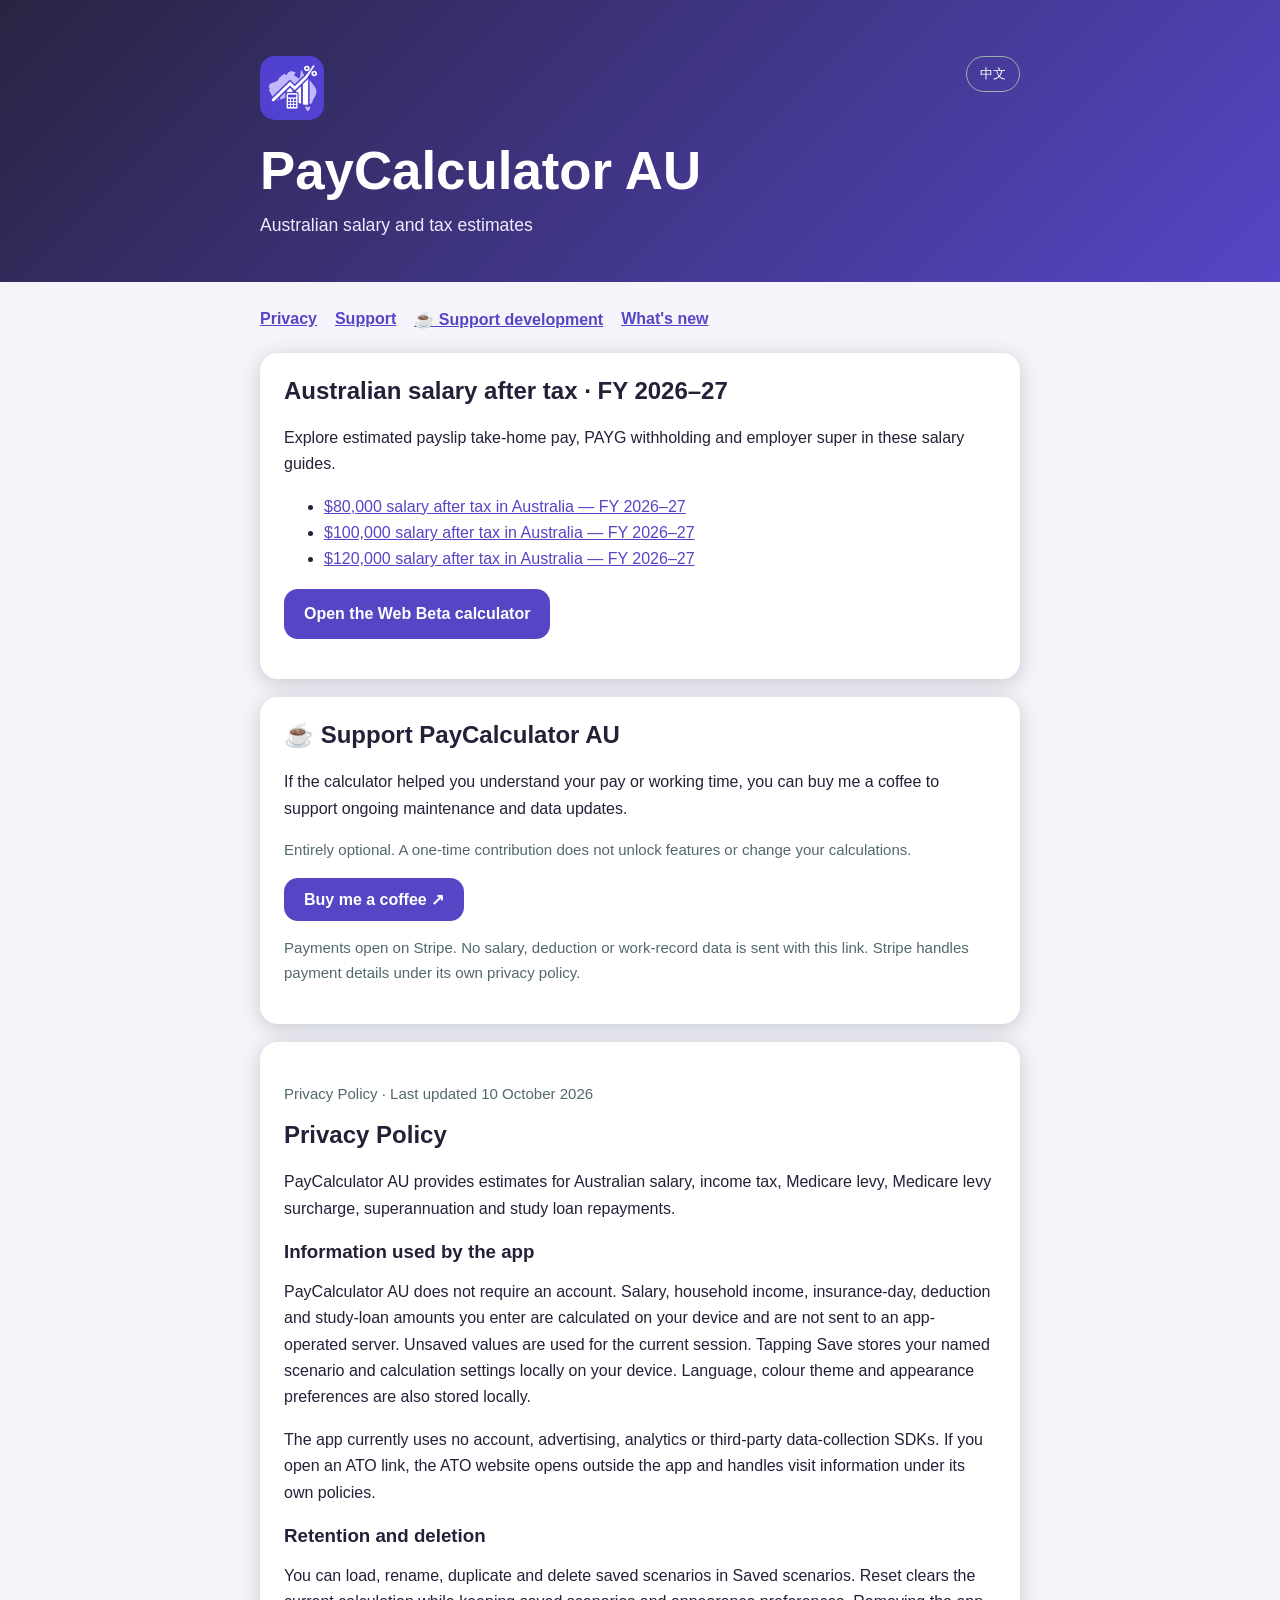
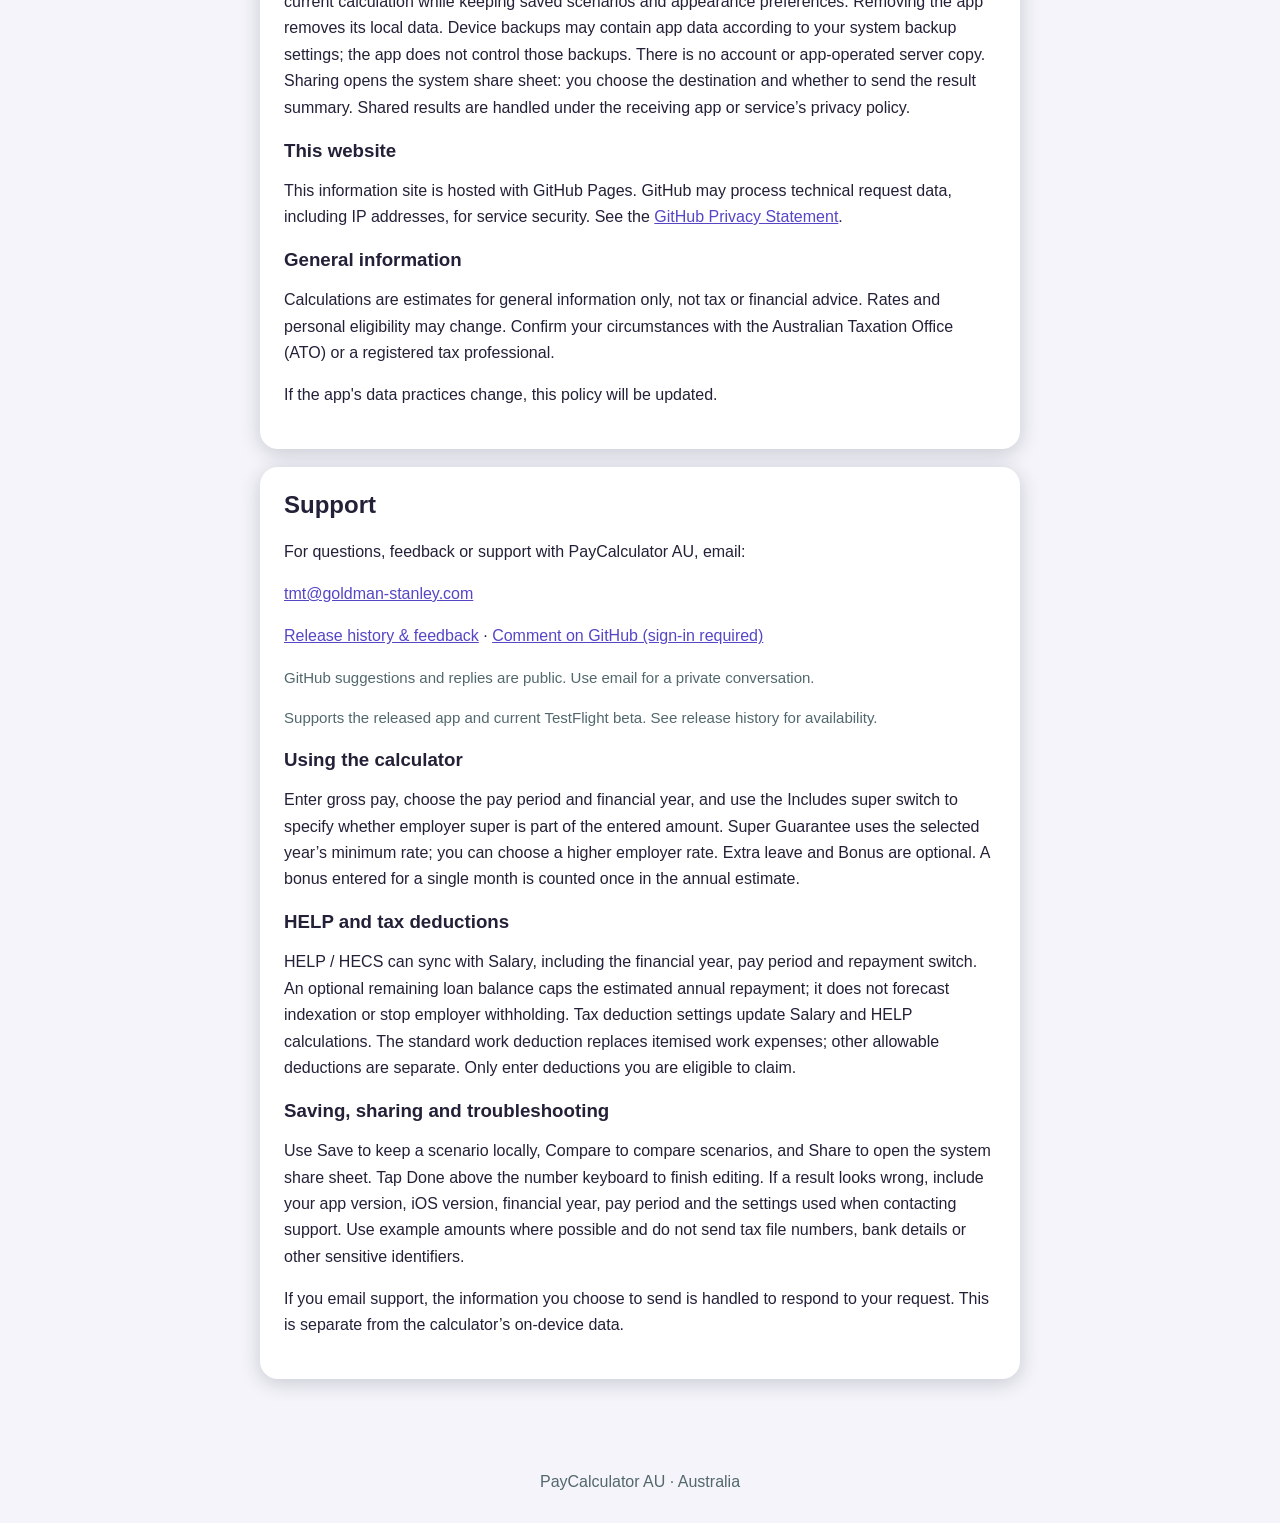
==== commit 22310402: "Publish static salary guides, sitemap and Search Console verification" ====
--- a/index.html
+++ b/index.html
@@ -2,6 +2,7 @@
 <html lang="en" data-language="en">
 <head>
   <meta charset="utf-8">
+  <meta name="google-site-verification" content="pYhBLDVVH48LgWFOYWzrD9iR6Dy4bOa9Ufq2FaQR3v8">
   <meta name="viewport" content="width=device-width, initial-scale=1">
   <meta name="description" content="PayCalculator AU privacy and support information.">
   <link rel="icon" type="image/png" href="app-icon.png">
@@ -52,6 +53,18 @@
       <a href="#support-development"><span class="en">☕ Support development</span><span class="zh">☕ 支持开发</span></a>
       <a id="changelog-link" href="changelog.html"><span class="en">What's new</span><span class="zh">更新日志</span></a>
     </nav>
+    <section id="salary-guides">
+      <h2 class="en">Australian salary after tax · FY 2026–27</h2>
+      <h2 class="zh">澳大利亚工资到手估算 · FY 2026–27</h2>
+      <p class="en">Explore estimated payslip take-home pay, PAYG withholding and employer super in these salary guides.</p>
+      <p class="zh">查看以下英文指南，了解工资单到手估算、PAYG 预扣及雇主 Super。</p>
+      <ul>
+        <li><a href="take-home-pay-80000.html">$80,000 salary after tax in Australia — FY 2026–27</a></li>
+        <li><a href="take-home-pay-100000.html">$100,000 salary after tax in Australia — FY 2026–27</a></li>
+        <li><a href="take-home-pay-120000.html">$120,000 salary after tax in Australia — FY 2026–27</a></li>
+      </ul>
+      <p><a class="coffee-button" href="https://goldman-stanley.github.io/paycalculatorau/"><span class="en">Open the Web Beta calculator</span><span class="zh">打开网页版 Beta 计算器</span></a></p>
+    </section>
     <section id="support-development">
       <h2 class="en">☕ Support PayCalculator AU</h2>
       <h2 class="zh">☕ 支持 PayCalculator AU</h2>
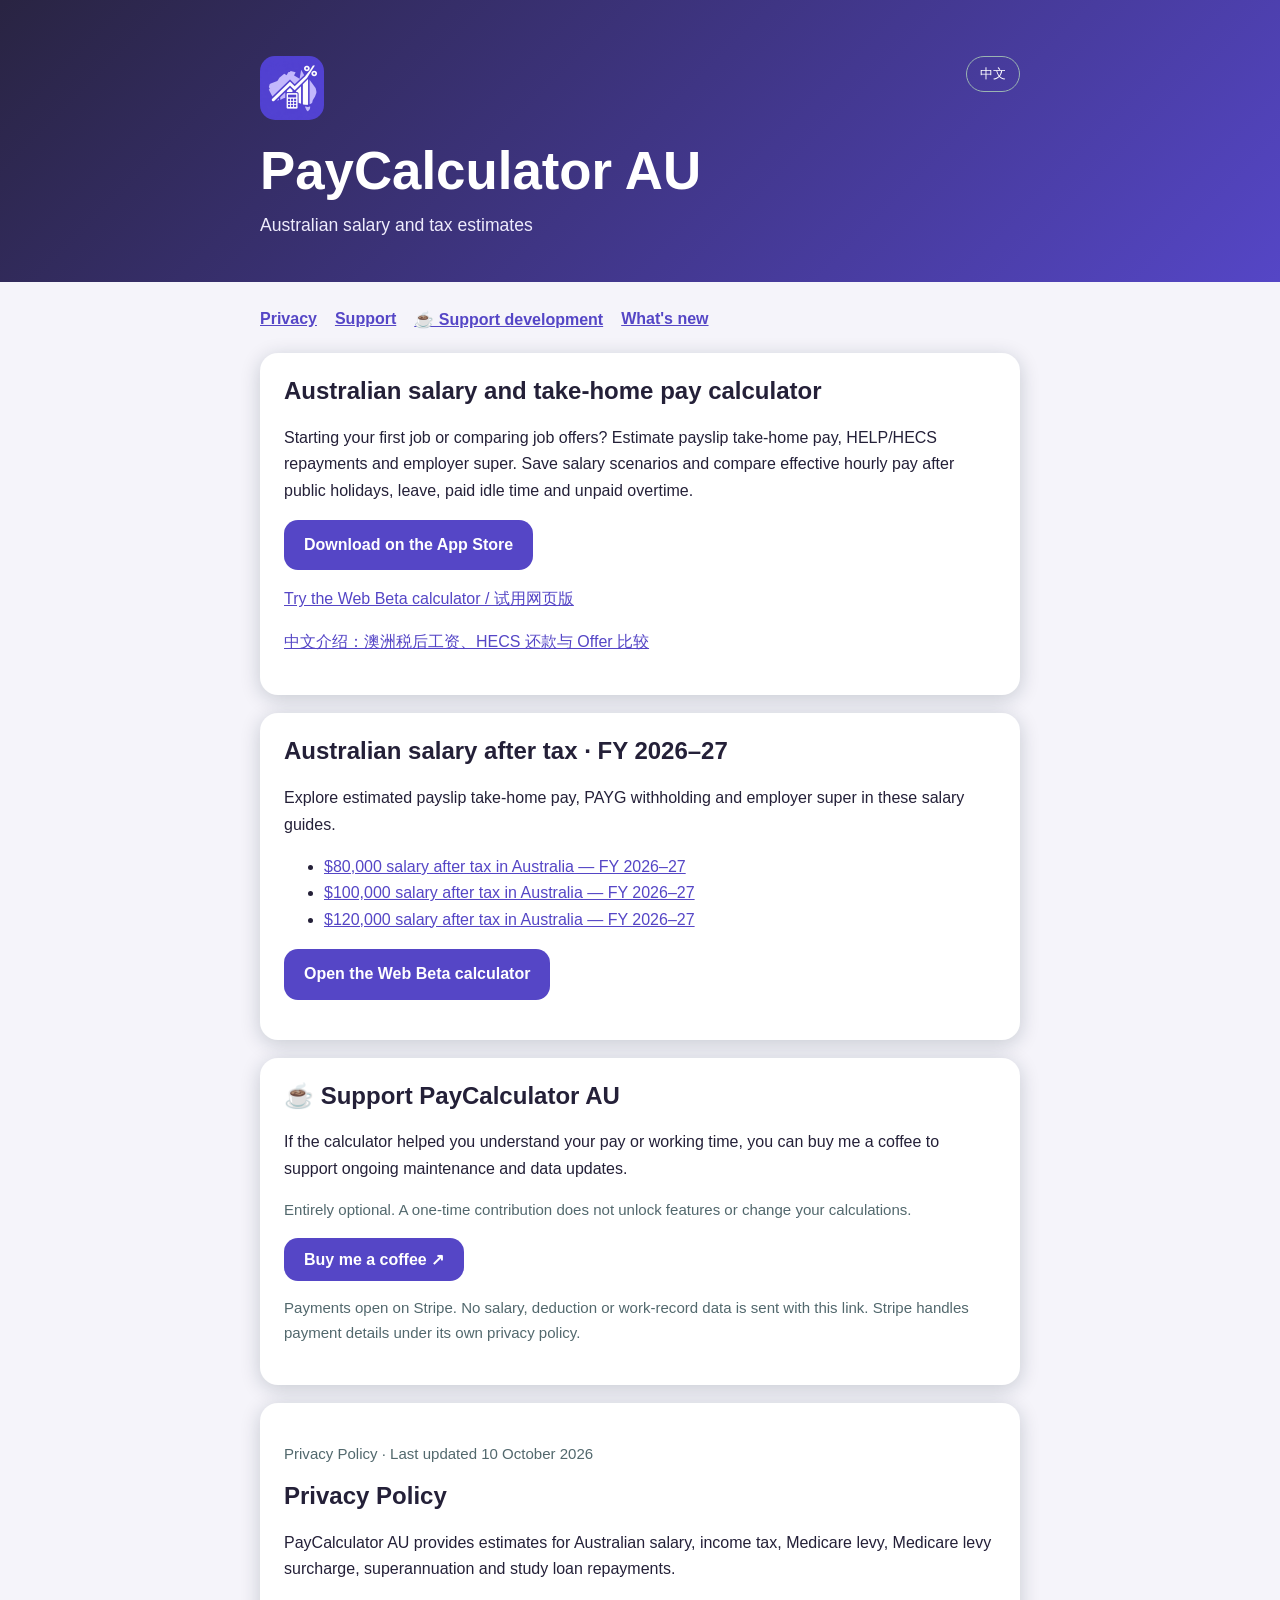
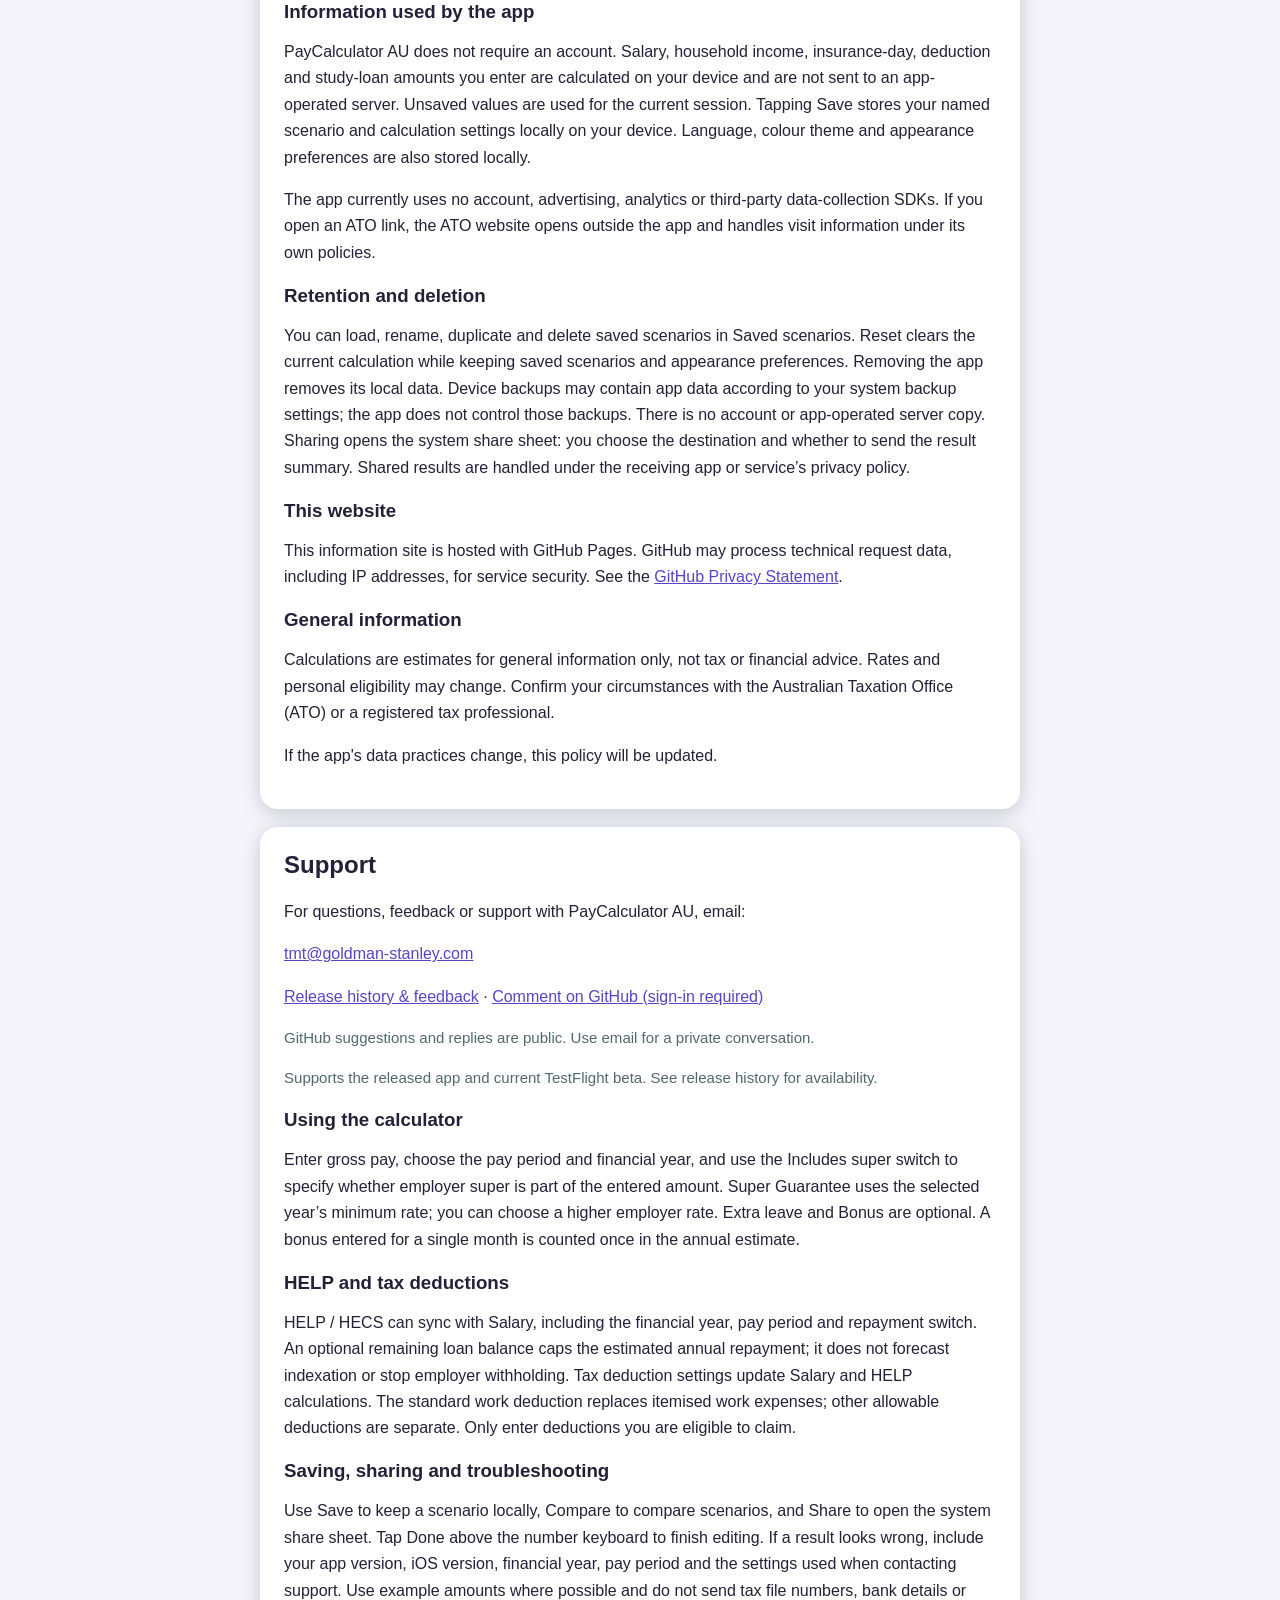
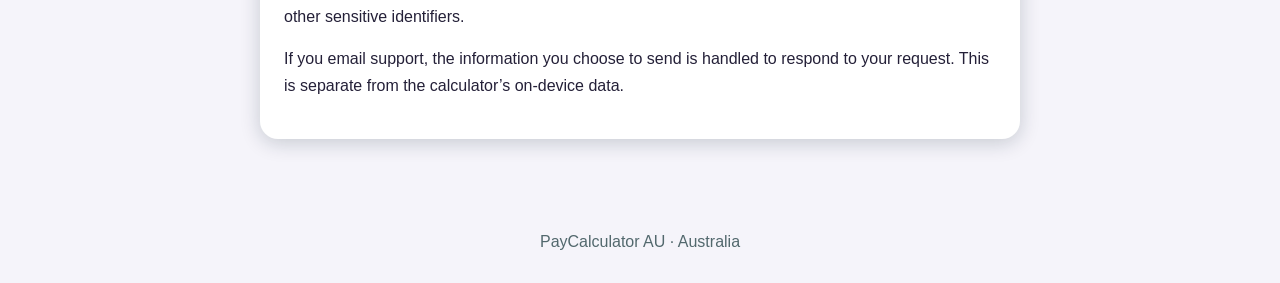
==== commit a740e096: "Improve English search metadata and add Chinese salary introduction" ====
--- a/index.html
+++ b/index.html
@@ -4,9 +4,13 @@
   <meta charset="utf-8">
   <meta name="google-site-verification" content="pYhBLDVVH48LgWFOYWzrD9iR6Dy4bOa9Ufq2FaQR3v8">
   <meta name="viewport" content="width=device-width, initial-scale=1">
-  <meta name="description" content="PayCalculator AU privacy and support information.">
+  <meta name="description" content="Australian salary and take-home pay calculator for iPhone and web. Compare job offers, estimate HELP/HECS and super, and explore effective hourly pay.">
   <link rel="icon" type="image/png" href="app-icon.png">
-  <title>PayCalculator AU — Privacy & Support</title>
+  <title>Australian Salary Calculator &amp; Take-Home Pay | PayCalculator AU</title>
+  <link rel="canonical" href="https://goldman-stanley.github.io/paycalculator-au-pages/">
+  <link rel="alternate" hreflang="en" href="https://goldman-stanley.github.io/paycalculator-au-pages/">
+  <link rel="alternate" hreflang="zh-Hans" href="https://goldman-stanley.github.io/paycalculator-au-pages/zh.html">
+  <link rel="alternate" hreflang="x-default" href="https://goldman-stanley.github.io/paycalculator-au-pages/">
   <style>
     :root { color-scheme: light dark; font-family: -apple-system, BlinkMacSystemFont, "Segoe UI", sans-serif; }
     body { margin: 0; background: #F5F4FA; color: #242038; }
@@ -53,6 +57,15 @@
       <a href="#support-development"><span class="en">☕ Support development</span><span class="zh">☕ 支持开发</span></a>
       <a id="changelog-link" href="changelog.html"><span class="en">What's new</span><span class="zh">更新日志</span></a>
     </nav>
+    <section id="calculator">
+      <h2 class="en">Australian salary and take-home pay calculator</h2>
+      <h2 class="zh">澳洲税后工资计算器</h2>
+      <p class="en">Starting your first job or comparing job offers? Estimate payslip take-home pay, HELP/HECS repayments and employer super. Save salary scenarios and compare effective hourly pay after public holidays, leave, paid idle time and unpaid overtime.</p>
+      <p class="zh">第一份工作、换工作或比较 offer，都可以先估算工资到手金额、HELP/HECS 还款和雇主 Super，再比较考虑假期、摸鱼和无偿加班后的有效时薪。</p>
+      <p><a class="coffee-button" href="https://apps.apple.com/au/app/paycalculator-au/id6820860086"><span class="en">Download on the App Store</span><span class="zh">前往 App Store 下载</span></a></p>
+      <p><a href="https://goldman-stanley.github.io/paycalculatorau/">Try the Web Beta calculator / 试用网页版</a></p>
+      <p><a href="zh.html" lang="zh-Hans">中文介绍：澳洲税后工资、HECS 还款与 Offer 比较</a></p>
+    </section>
     <section id="salary-guides">
       <h2 class="en">Australian salary after tax · FY 2026–27</h2>
       <h2 class="zh">澳大利亚工资到手估算 · FY 2026–27</h2>
